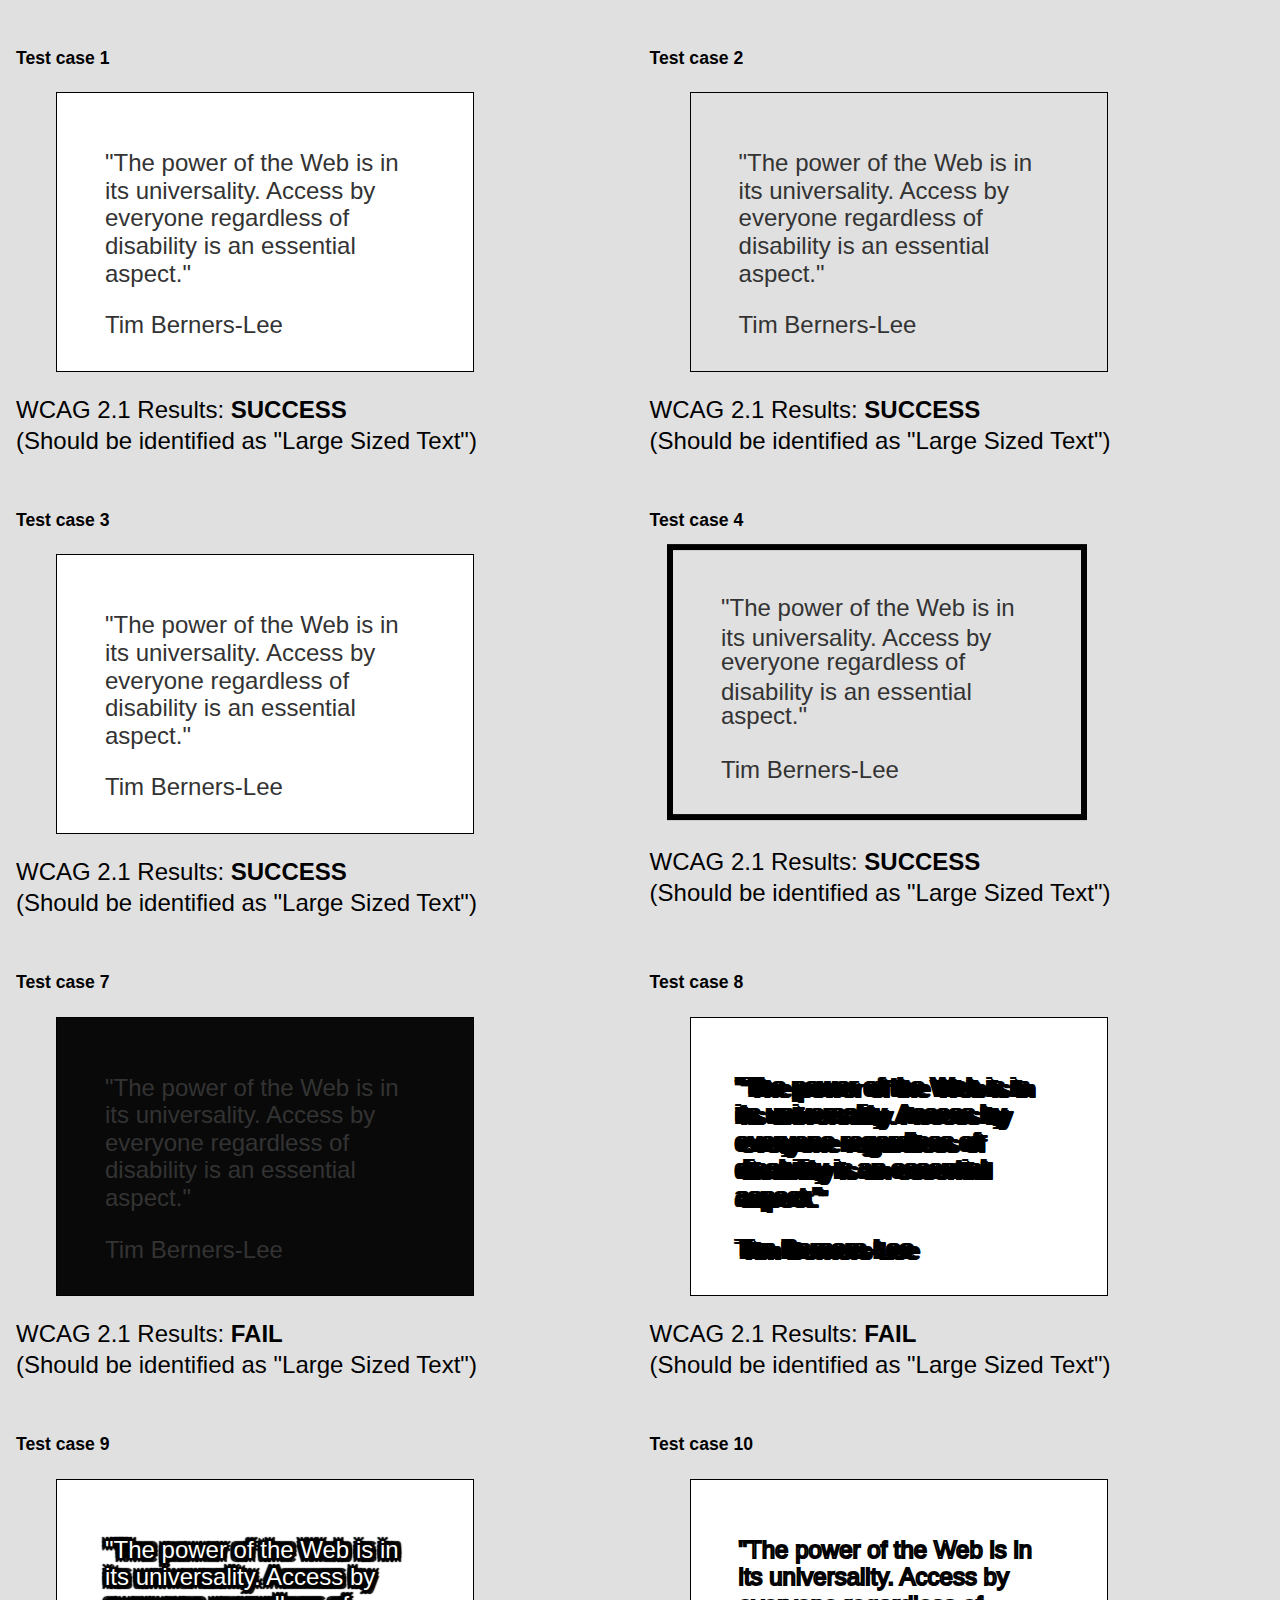
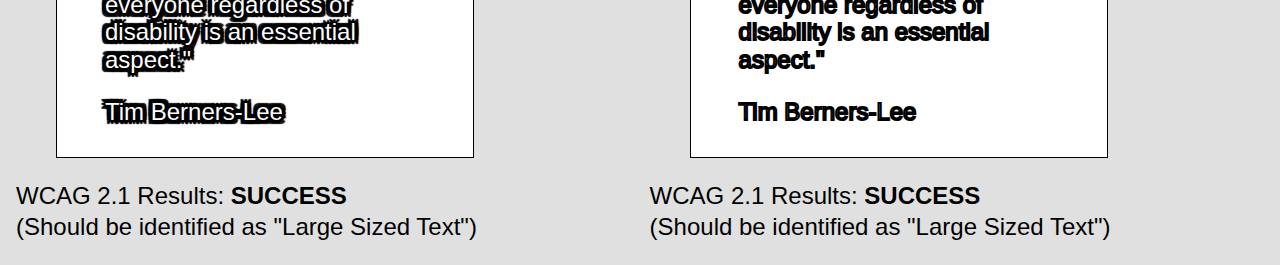
==== large.html @ f6f56f9a "Add normalize instead of reset & add large size tests" ====
<!doctype html>
<html>
	<head>
		<link rel="stylesheet" href="normalize.css">
		<link rel="stylesheet" href="style.css">
	</head>
	<body class="large">
		<div class="tests">
			<div class="testcase testcase-1">
				<h1>Test case 1</h1>
				<blockquote>
					<p>
						"The power of the Web is in its universality. Access by everyone regardless of disability is an essential aspect."
					</p>
					<footer>Tim Berners-Lee</footer>
				</blockquote>
				<p class="wcag-success"><span></span></p>
				<!-- Gray text on a white background -->
			</div>

			<div class="testcase testcase-2">
				<h1>Test case 2</h1>
				<blockquote>
					<p>
						"The power of the Web is in its universality. Access by everyone regardless of disability is an essential aspect."
					</p>
					<footer>Tim Berners-Lee</footer>
				</blockquote>
				<p class="wcag-success"><span></span></p>
				<!-- Gray text on a transparent background -->
			</div>

			<div class="testcase testcase-3">
				<h1>Test case 3</h1>
				<blockquote>
					<p>
						"The power of the Web is in its universality. Access by everyone regardless of disability is an essential aspect."
					</p>
					<footer>Tim Berners-Lee</footer>
				</blockquote>
				<p class="wcag-success"><span></span></p>
				<!-- Gray text on a black background color, but with a white background image -->
			</div>

			<div class="testcase testcase-4x">
				<h1>Test case 4</h1>
				<blockquote>
					<p>
						"The power of the Web is in its universality. Access by everyone regardless of disability is an essential aspect."
					</p>
					<footer>Tim Berners-Lee</footer>
				</blockquote>
				<p class="wcag-success"><span></span></p>
				<!-- Small black text on a white background, but it's zoomed in -->
			</div>

			

			<div class="testcase testcase-7">
				<h1>Test case 7</h1>
				<blockquote>
					<div class="absbg"></div>
					<p>
						"The power of the Web is in its universality. Access by everyone regardless of disability is an essential aspect."
					</p>
					<footer>Tim Berners-Lee</footer>
				</blockquote>
				<p class="wcag-fail"><span></span></p>
				<!-- Dark gray text on a white background, but with an absolutely position black background in between -->
			</div>

			<div class="testcase testcase-8">
				<h1>Test case 8</h1>
				<blockquote>
					<div class="absbg"></div>
					<p>
						"The power of the Web is in its universality. Access by everyone regardless of disability is an essential aspect."
					</p>
					<footer>Tim Berners-Lee</footer>
				</blockquote>
				<p class="wcag-fail"><span></span></p>
				<!-- Black text on a white background, but with lots of text shadow -->
			</div>

			<div class="testcase testcase-9">
				<h1>Test case 9</h1>
				<blockquote>
					<div class="absbg"></div>
					<p>
						"The power of the Web is in its universality. Access by everyone regardless of disability is an essential aspect."
					</p>
					<footer>Tim Berners-Lee</footer>
				</blockquote>
				<p class="wcag-success"><span></span></p>
				<!-- White text on a white background, but with black text shadow -->
			</div>

			<div class="testcase testcase-10">
				<h1>Test case 10</h1>
				<blockquote>
					<div class="absbg"></div>
					<p>
						"The power of the Web is in its universality. Access by everyone regardless of disability is an essential aspect."
					</p>
					<footer>Tim Berners-Lee</footer>
				</blockquote>
				<p class="wcag-success"><span></span></p>
				<!-- White text on a white background, but with black outline making it too hard to read -->
			</div>
		</div>
	</body>
</html>
---- style.css ----
body {
	font-family: sans-serif;
	background: #e0e0e0;
}

body.large {
	font-size: 24px;
}

.tests {
	display: flex;
	flex-wrap: wrap;
	padding-top: 1rem;
}

.tests .testcase {
	flex: 0 1 47%;
	margin-left:  1rem;
	margin-right: 1rem;
}

.testcase blockquote,
.testcase svg,
.testcase .img-text {
	color: #333333;
	border: 1px solid black;

	margin-block-start: 1em;
	margin-block-end: 1em;
	margin-inline-start: 40px;
	margin-inline-end: 40px;
	margin-bottom: 1rem;
}

.testcase h1 {
	font-weight: bold;
	font-size: 1.1rem;
	margin: 2rem 0 1rem;
}

.testcase blockquote {
	padding: 2rem 3rem;
	width: 20rem;
}

.testcase footer {
	margin-top: 1rem;
}

.testcase-1 blockquote {
	background-color: white;
}

.testcase-3 blockquote {
	background-image: url(white.png);
	background-color: black;
}

.testcase-4 svg {
	background-color: black;
	width: 26rem;
	margin-top: 0;
}

.testcase-5 .img-text {
	height: 10rem;
	background-color: white;
}

.testcase-6 .img-text {
	height: 10rem;
	background-color: black;
}

.testcase-7 blockquote {
	background-color: white;
	position: relative;
}

.testcase-7 blockquote .absbg {
	position: absolute;
	background-color: #090909;
	left: 0;
	top: 0;
	right: 0;
	bottom: 0;
	z-index: 0;
}

.testcase-7 blockquote p,
.testcase-7 blockquote footer {
	position: relative;
	z-index: 1;
}

.testcase-8 blockquote {
	background-color: white;
	color: black;

	text-shadow: 1px 1px black,
	             2px 1px black,
	             3px 1px black,
	             4px 1px black,
	             5px 1px black,
	             -1px 1px black,
	             -2px 1px black,
	             -3px 1px black,
	             -4px 1px black,
	             -5px 1px black,
	             1px 2px black,
	             2px 2px black,
	             3px 2px black,
	             4px 2px black,
	             5px 2px black,
	             -1px -2px black,
	             -2px -2px black,
	             -3px -2px black,
	             -4px -2px black,
	             -5px -2px black;
}

.testcase-9 blockquote {
	background-color: white;
	color: white;

	text-shadow: 2px 2px 0 black,
	             2px -2px 0 black,
	             -2px 2px 0 black,
	             -2px -2px 0 black,
	             2px 0px 0 black,
	             0px 2px 0 black,
	             -2px 0px 0 black,
	             0px -2px 0 black,

	             1px 1px 0 black,
	             1px -1px 0 black,
	             -1px 1px 0 black,
	             -1px -1px 0 black,
	             1px 0px 0 black,
	             0px 1px 0 black,
	             -1px 0px 0 black,
	             0px -1px 0 black,

	             3px 3px 1px black,
	             3px -3px 1px black,
	             -3px 3px 1px black,
	             -3px -3px 1px black,
	             3px 0px 1px black,
	             0px 3px 1px black,
	             -3px 0px 1px black,
	             0px -3px 1px black,

	             4px 4px 1px black,
	             4px -4px 1px black,
	             -4px 4px 1px black,
	             -4px -4px 1px black,
	             4px 0px 1px black,
	             0px 4px 1px black,
	             -4px 0px 1px black,
	             0px -4px 1px black;
}

.testcase-10 blockquote {
	background-color: white;
	color: white;

	-webkit-text-stroke: 7px black;
}

body.large .testcase-10 blockquote {
	-webkit-text-stroke: 2px black;
}

.testcase-4x blockquote {
	font-size: 4px;
	transform: scale(6);
	width: 13em;
	padding: 1em 2em;
	margin-bottom: 9rem;
	margin-left: 12rem;
	margin-top: 8rem;
}

.testcase-4x footer {
	margin-top: 1em;
}

.wcag-success span::before,
.wcag-fail span::before {
	content: "WCAG 2.1 Results: ";
}

.wcag-success span::after {
	content: "SUCCESS";
	font-weight: bold;
}

.wcag-fail span::after {
	content: "FAIL";
	font-weight: bold;
}

.wcag-success::after,
.wcag-fail::after {
	content:  "(Should be identified as \"Regular Sized Text\")";
	display: block;
	margin-top: 0.2rem;
}

body.large .wcag-success::after,
body.large .wcag-fail::after {
	content:  "(Should be identified as \"Large Sized Text\")";
}
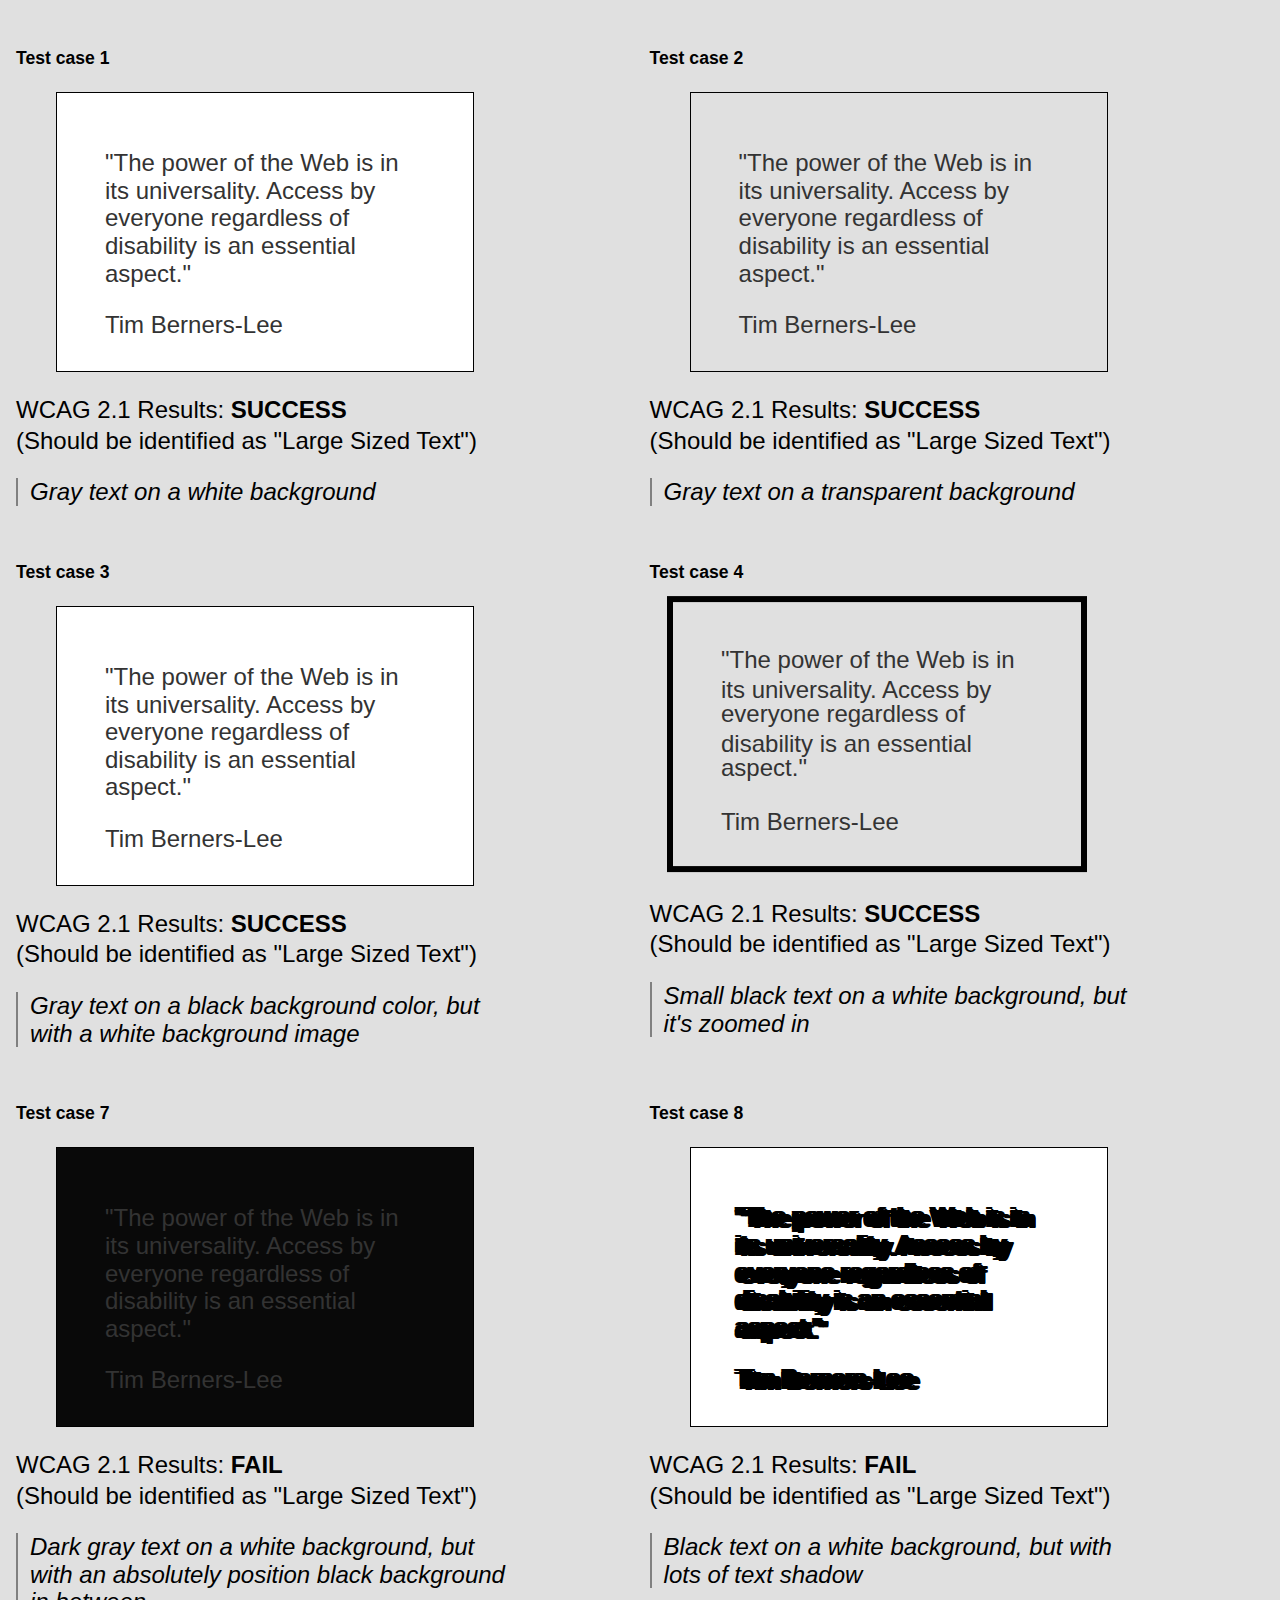
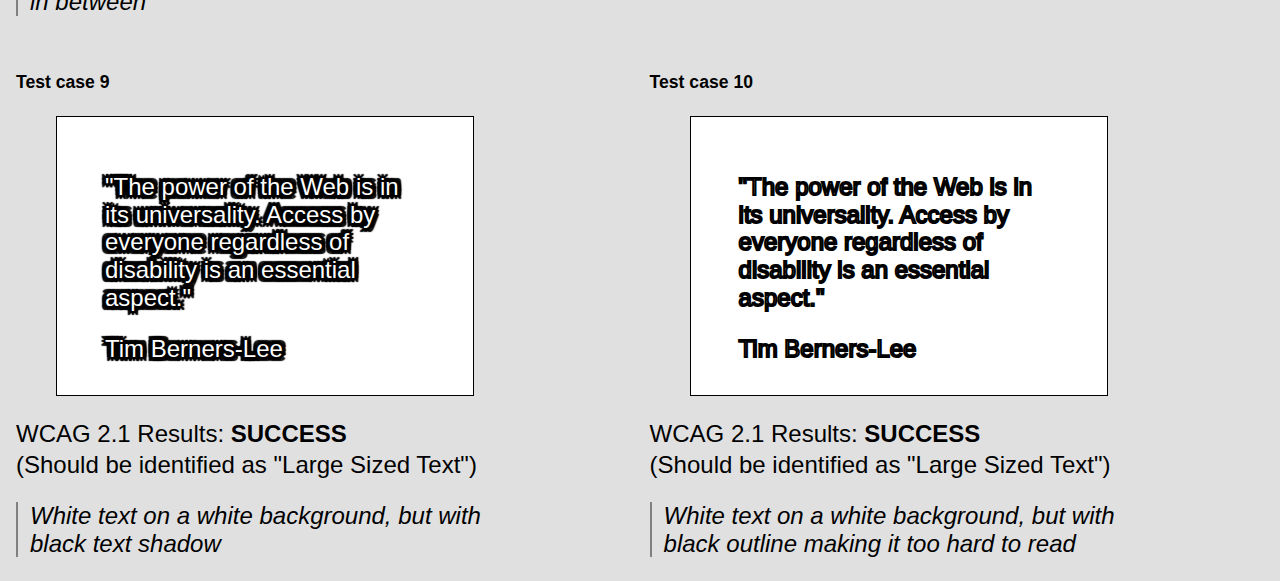
==== commit 74972c65: "Make comments visible, fixes #2" ====
--- a/large.html
+++ b/large.html
@@ -15,7 +15,7 @@
 					<footer>Tim Berners-Lee</footer>
 				</blockquote>
 				<p class="wcag-success"><span></span></p>
-				<!-- Gray text on a white background -->
+				<p class="comment">Gray text on a white background</p>
 			</div>
 
 			<div class="testcase testcase-2">
@@ -27,7 +27,7 @@
 					<footer>Tim Berners-Lee</footer>
 				</blockquote>
 				<p class="wcag-success"><span></span></p>
-				<!-- Gray text on a transparent background -->
+				<p class="comment">Gray text on a transparent background</p>
 			</div>
 
 			<div class="testcase testcase-3">
@@ -39,7 +39,7 @@
 					<footer>Tim Berners-Lee</footer>
 				</blockquote>
 				<p class="wcag-success"><span></span></p>
-				<!-- Gray text on a black background color, but with a white background image -->
+				<p class="comment">Gray text on a black background color, but with a white background image</p>
 			</div>
 
 			<div class="testcase testcase-4x">
@@ -51,7 +51,7 @@
 					<footer>Tim Berners-Lee</footer>
 				</blockquote>
 				<p class="wcag-success"><span></span></p>
-				<!-- Small black text on a white background, but it's zoomed in -->
+				<p class="comment">Small black text on a white background, but it's zoomed in</p>
 			</div>
 
 			
@@ -66,7 +66,7 @@
 					<footer>Tim Berners-Lee</footer>
 				</blockquote>
 				<p class="wcag-fail"><span></span></p>
-				<!-- Dark gray text on a white background, but with an absolutely position black background in between -->
+				<p class="comment">Dark gray text on a white background, but with an absolutely position black background in between</p>
 			</div>
 
 			<div class="testcase testcase-8">
@@ -79,7 +79,7 @@
 					<footer>Tim Berners-Lee</footer>
 				</blockquote>
 				<p class="wcag-fail"><span></span></p>
-				<!-- Black text on a white background, but with lots of text shadow -->
+				<p class="comment">Black text on a white background, but with lots of text shadow</p>
 			</div>
 
 			<div class="testcase testcase-9">
@@ -92,7 +92,7 @@
 					<footer>Tim Berners-Lee</footer>
 				</blockquote>
 				<p class="wcag-success"><span></span></p>
-				<!-- White text on a white background, but with black text shadow -->
+				<p class="comment">White text on a white background, but with black text shadow</p>
 			</div>
 
 			<div class="testcase testcase-10">
@@ -105,7 +105,7 @@
 					<footer>Tim Berners-Lee</footer>
 				</blockquote>
 				<p class="wcag-success"><span></span></p>
-				<!-- White text on a white background, but with black outline making it too hard to read -->
+				<p class="comment">White text on a white background, but with black outline making it too hard to read</p>
 			</div>
 		</div>
 	</body>
--- a/style.css
+++ b/style.css
@@ -210,4 +210,11 @@
 body.large .wcag-success::after,
 body.large .wcag-fail::after {
 	content:  "(Should be identified as \"Large Sized Text\")";
+}
+
+p.comment {
+	max-width:  30rem;
+	font-style: italic;
+	border-left: 2px solid gray;
+	padding-left:  0.5em;
 }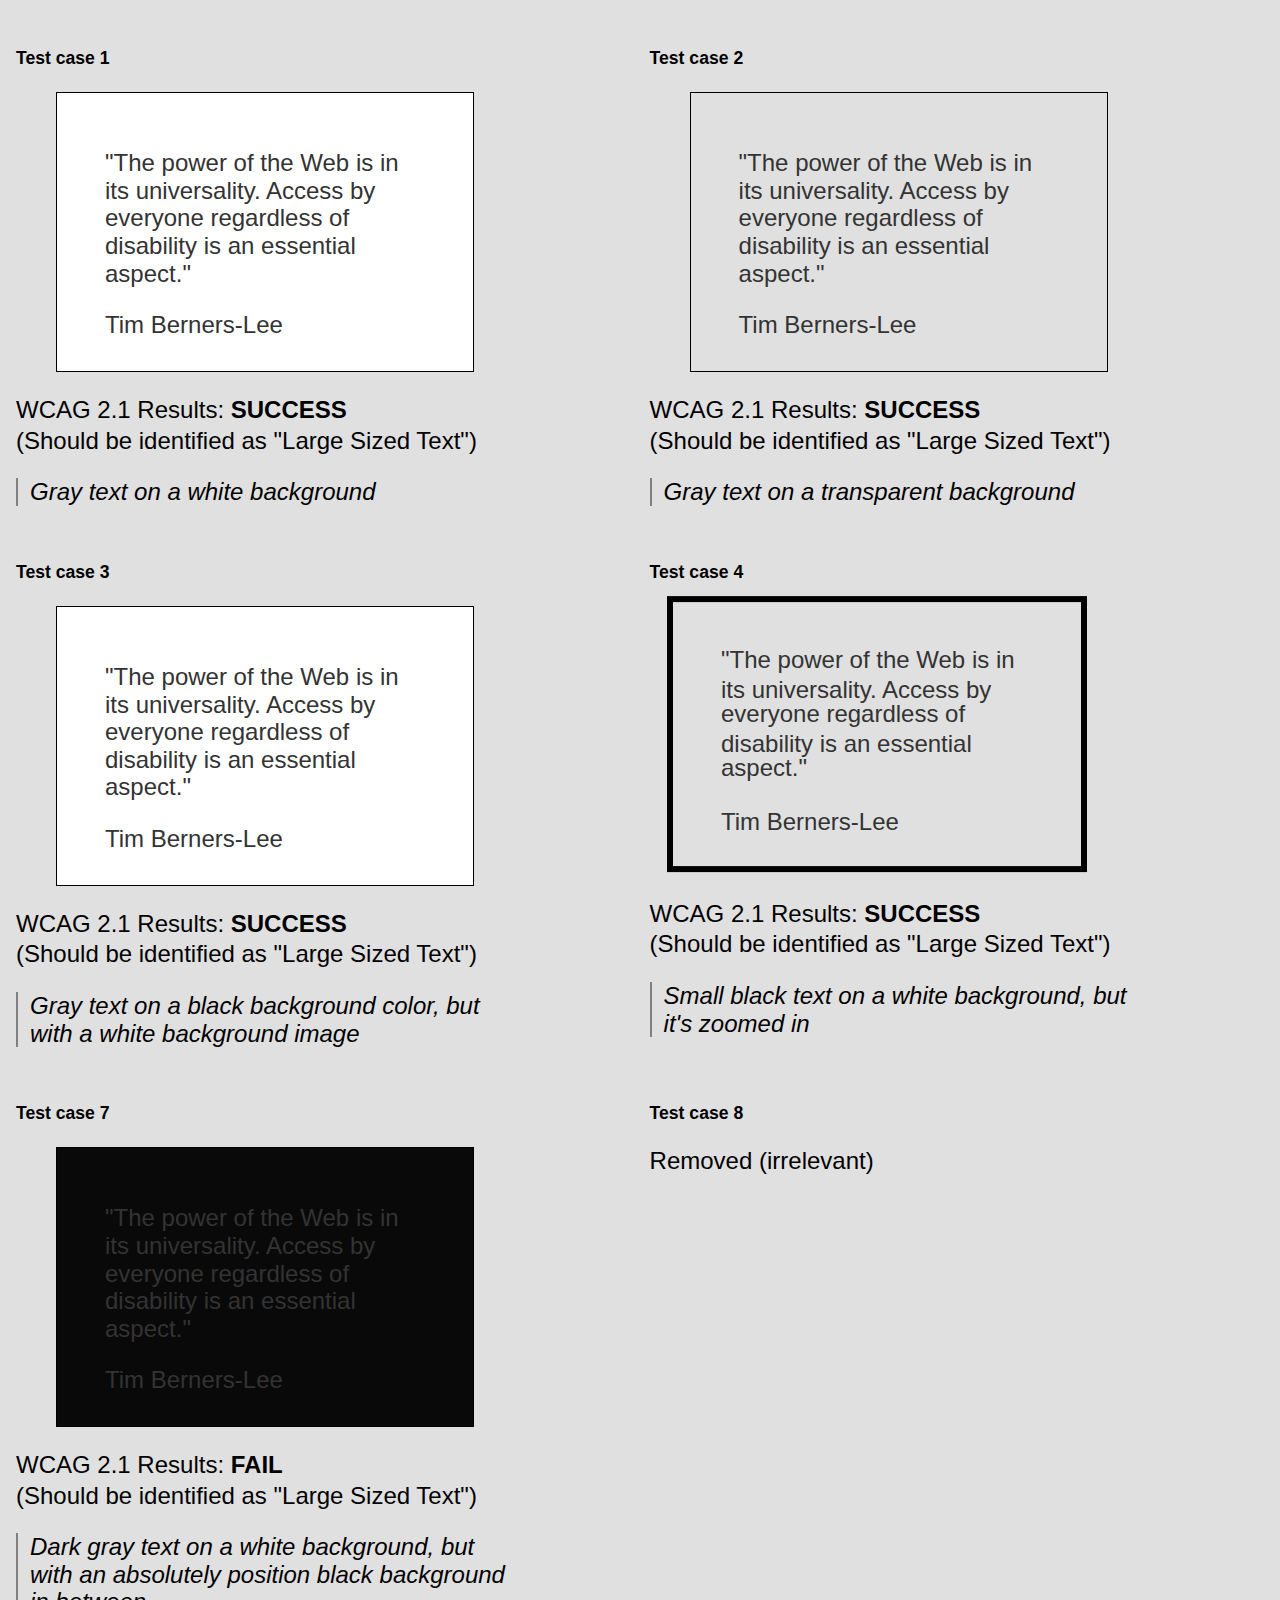
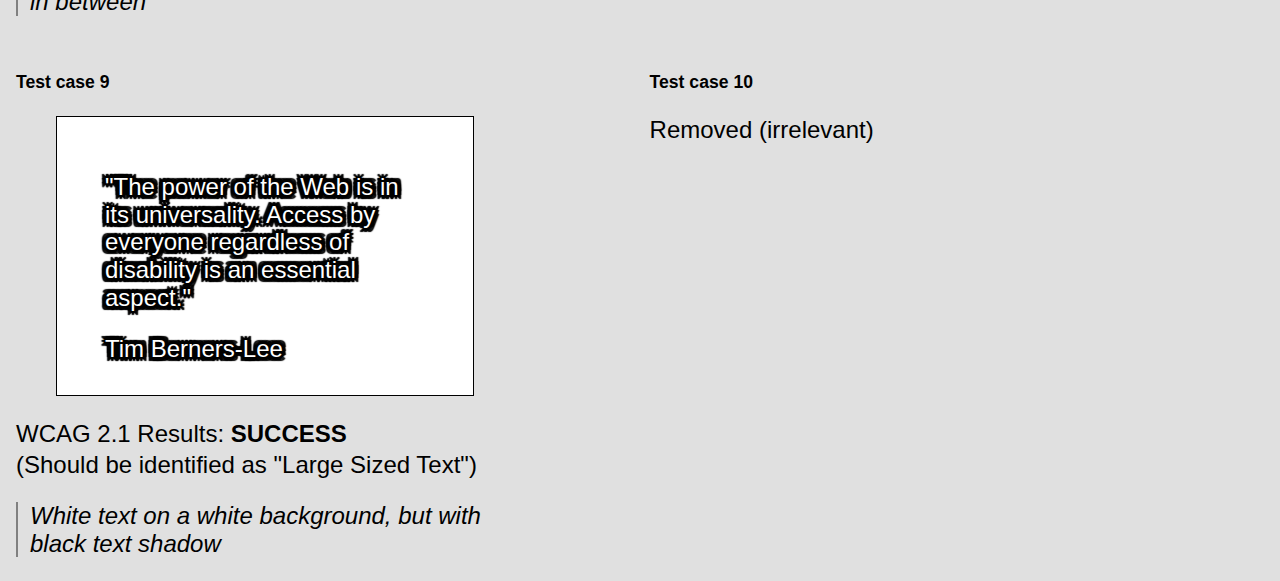
==== commit 8f0384e4: "Removed illegible (irerlevant) test cases" ====
--- a/large.html
+++ b/large.html
@@ -71,7 +71,8 @@
 
 			<div class="testcase testcase-8">
 				<h1>Test case 8</h1>
-				<blockquote>
+					<p>Removed (irrelevant)</p>
+				<!-- <blockquote>
 					<div class="absbg"></div>
 					<p>
 						"The power of the Web is in its universality. Access by everyone regardless of disability is an essential aspect."
@@ -79,7 +80,7 @@
 					<footer>Tim Berners-Lee</footer>
 				</blockquote>
 				<p class="wcag-fail"><span></span></p>
-				<p class="comment">Black text on a white background, but with lots of text shadow</p>
+				<p class="comment">Black text on a white background, but with lots of text shadow</p> -->
 			</div>
 
 			<div class="testcase testcase-9">
@@ -97,7 +98,8 @@
 
 			<div class="testcase testcase-10">
 				<h1>Test case 10</h1>
-				<blockquote>
+				<p>Removed (irrelevant)</p>
+				<!-- <blockquote>
 					<div class="absbg"></div>
 					<p>
 						"The power of the Web is in its universality. Access by everyone regardless of disability is an essential aspect."
@@ -105,7 +107,7 @@
 					<footer>Tim Berners-Lee</footer>
 				</blockquote>
 				<p class="wcag-success"><span></span></p>
-				<p class="comment">White text on a white background, but with black outline making it too hard to read</p>
+				<p class="comment">White text on a white background, but with black outline making it too hard to read</p> -->
 			</div>
 		</div>
 	</body>
